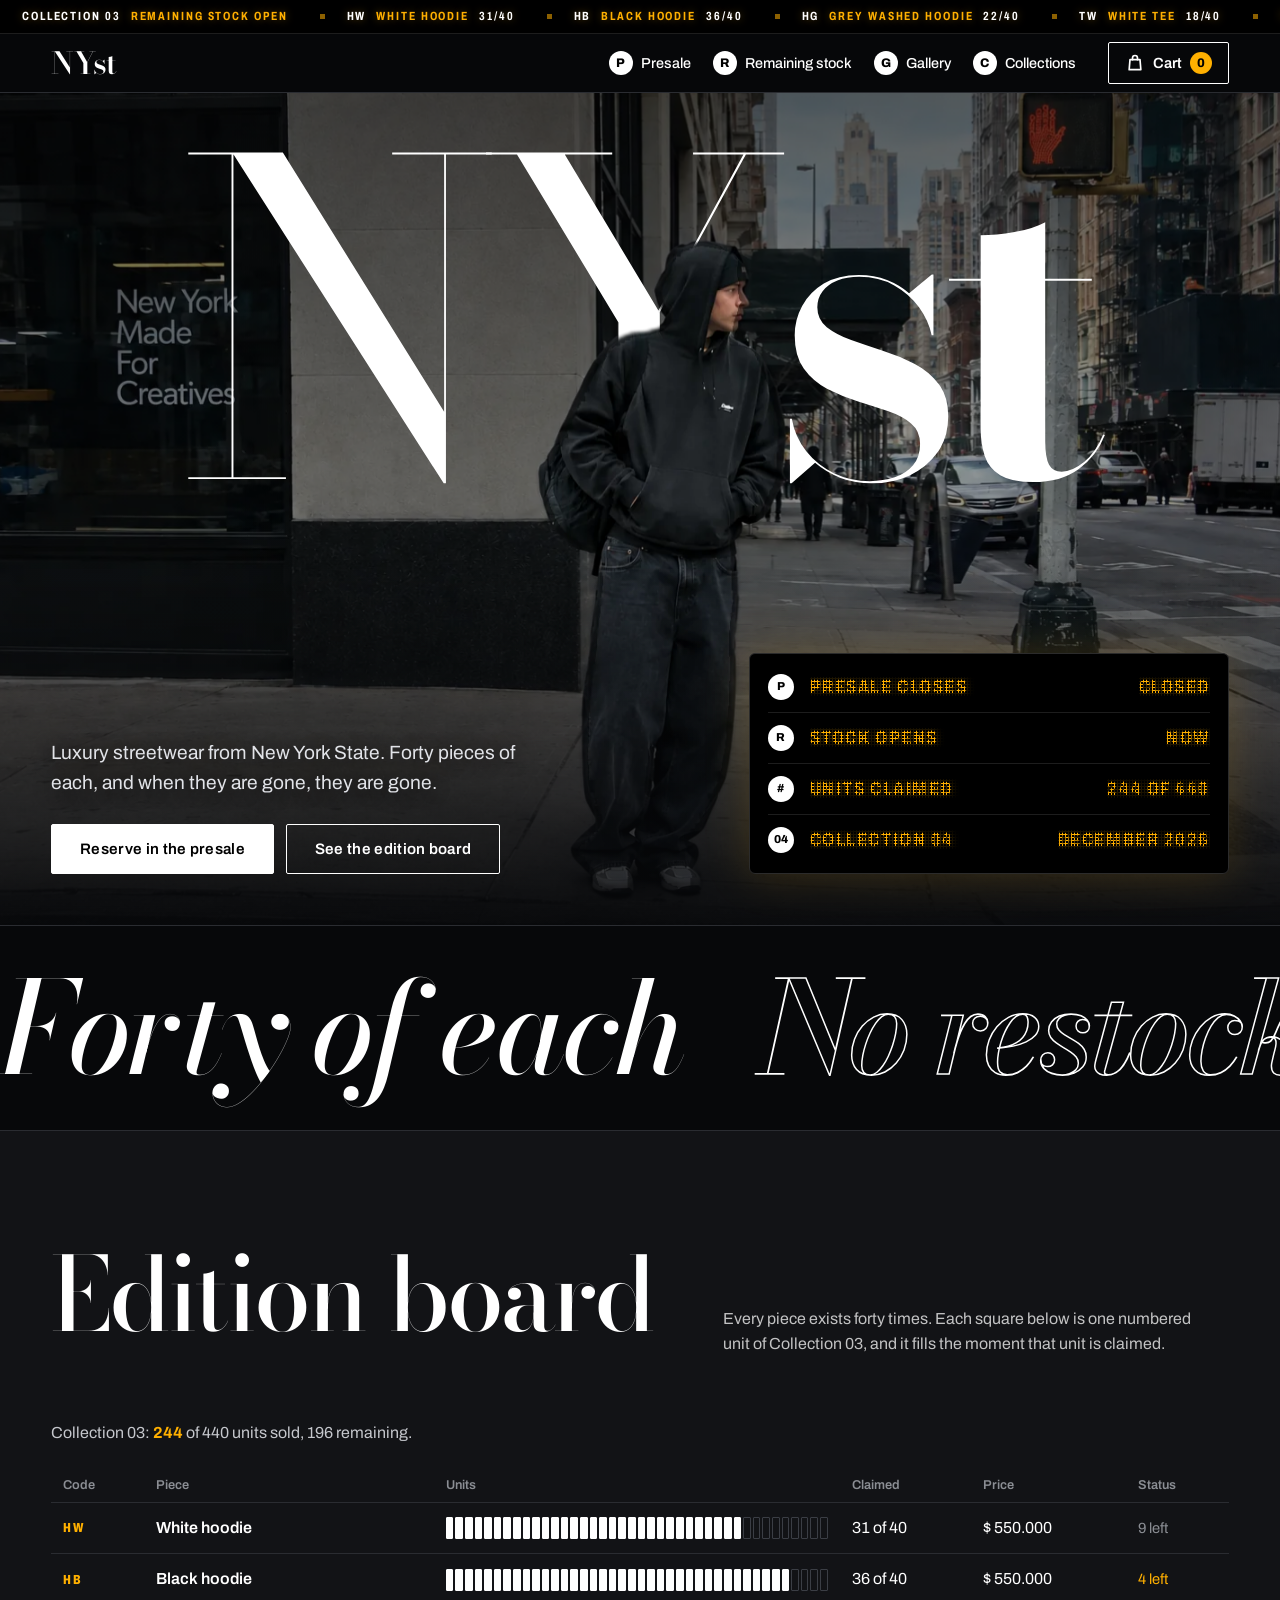
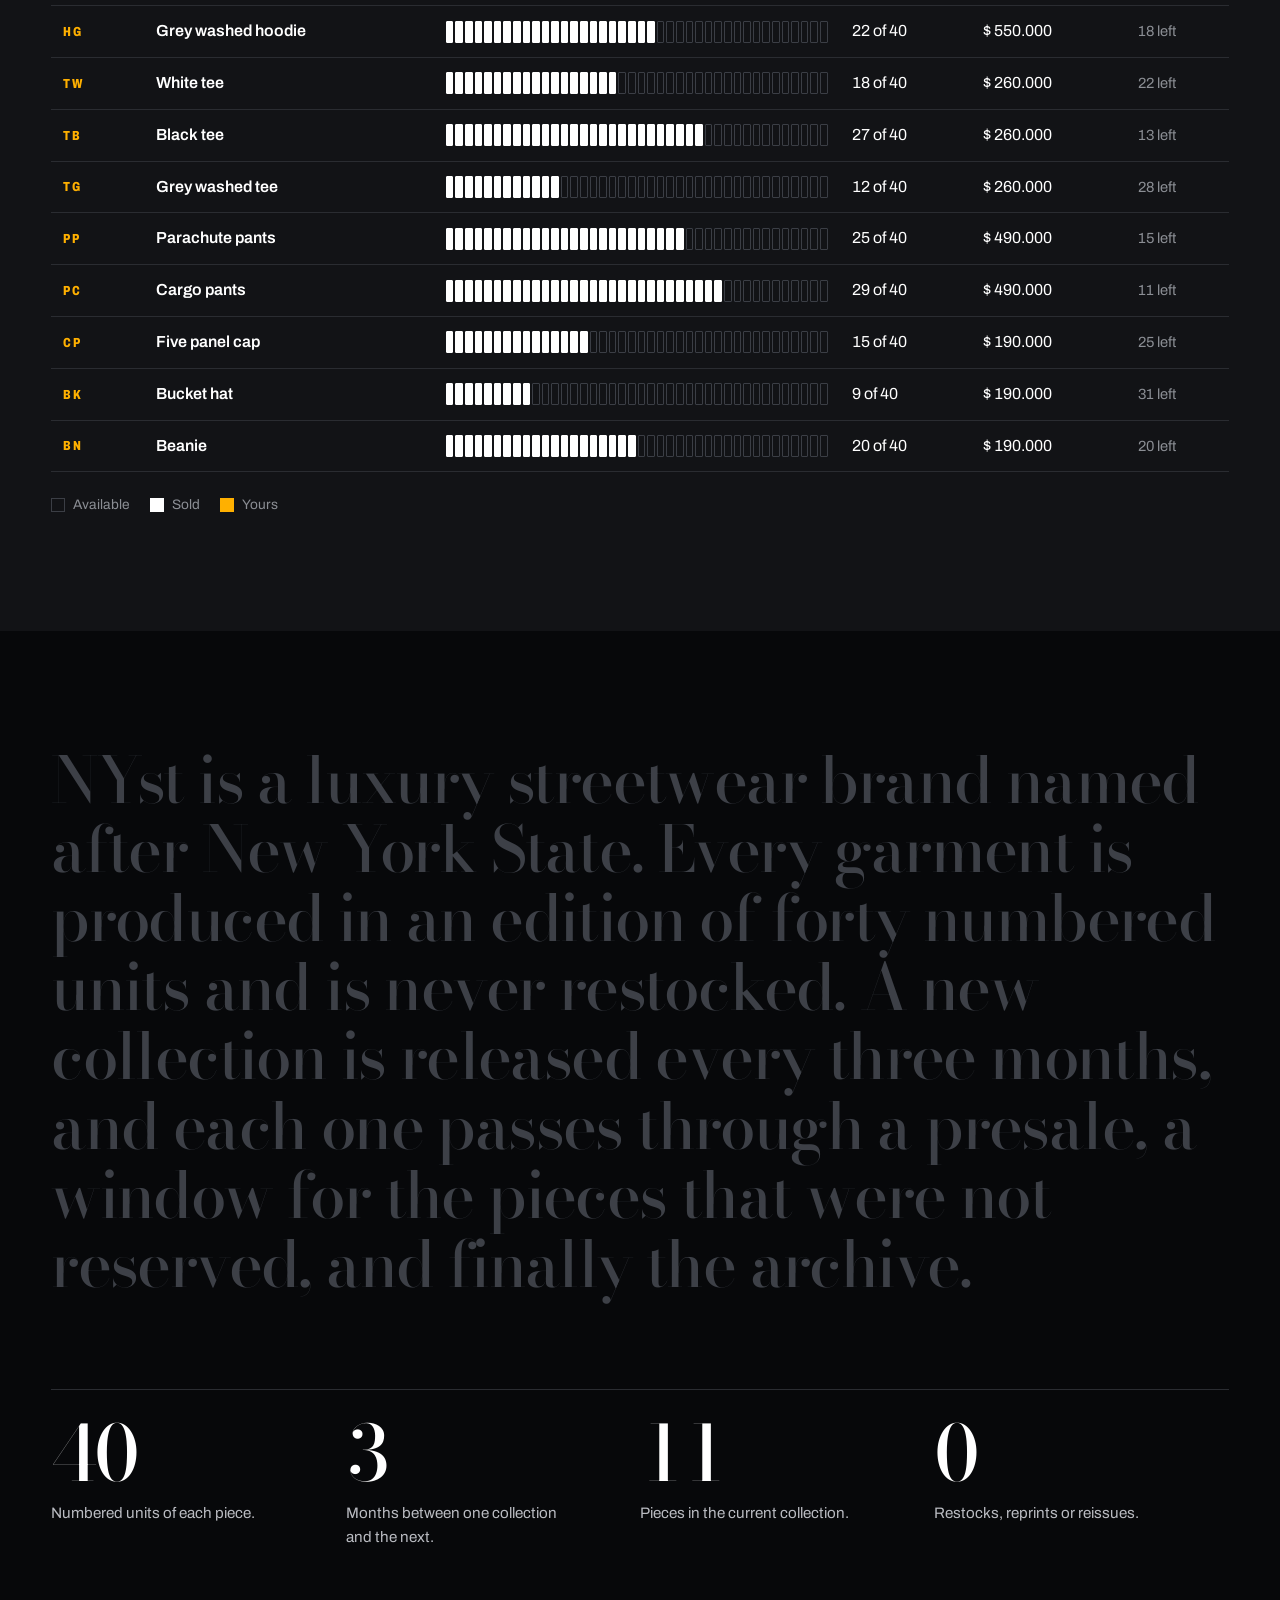
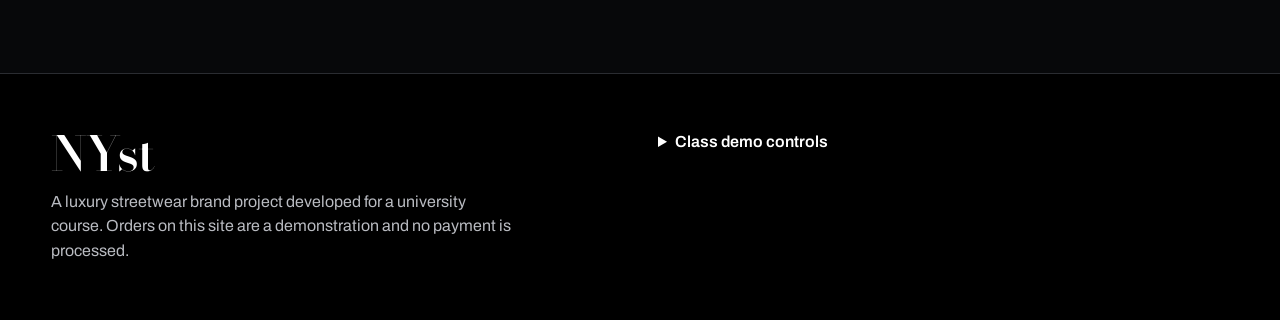
==== index.html @ b5418bed "Versión inicial: landing NYst dividida en 5 páginas, carrito compartido y pasarela de pago ficticia" ====
<!DOCTYPE html>
<html lang="en">
<head>
<meta charset="utf-8">
<meta name="viewport" content="width=device-width, initial-scale=1">
<title>NYst, luxury streetwear in editions of 40</title>
<script>document.documentElement.className='js'</script>
<link rel="preconnect" href="https://fonts.googleapis.com">
<link rel="preconnect" href="https://fonts.gstatic.com" crossorigin>
<link href="https://fonts.googleapis.com/css2?family=Archivo:wdth,wght@62..125,100..900&family=Bodoni+Moda:ital,opsz,wght@0,6..96,400..900;1,6..96,400..900&display=swap" rel="stylesheet">
<link rel="icon" href="data:image/svg+xml,%3Csvg xmlns='http://www.w3.org/2000/svg' viewBox='0 0 32 32'%3E%3Crect width='32' height='32' fill='%23000'/%3E%3Ctext x='16' y='24' font-size='22' font-weight='700' text-anchor='middle' fill='%23FFB000' font-family='Georgia,serif'%3EN%3C/text%3E%3C/svg%3E">
<link rel="stylesheet" href="styles.css">
</head>
<body>
<svg width="0" height="0" style="position:absolute" aria-hidden="true" focusable="false"><defs>
  <filter id="wash" filterUnits="userSpaceOnUse" x="0" y="0" width="400" height="440" color-interpolation-filters="sRGB">
    <feTurbulence type="fractalNoise" baseFrequency="0.018 0.03" numOctaves="3" seed="11" result="n"/>
    <feColorMatrix in="n" type="matrix" values="0 0 0 0 0.30  0 0 0 0 0.32  0 0 0 0 0.35  0 0 0 1.7 -0.62" result="blot"/>
    <feTurbulence type="fractalNoise" baseFrequency="0.85" numOctaves="1" seed="3" result="g"/>
    <feColorMatrix in="g" type="matrix" values="0 0 0 0 1  0 0 0 0 1  0 0 0 0 1  0 0 0 0.9 -0.36" result="fleck"/>
    <feComposite in="blot" in2="SourceAlpha" operator="in" result="b1"/>
    <feComposite in="fleck" in2="SourceAlpha" operator="in" result="b2"/>
    <feMerge><feMergeNode in="SourceGraphic"/><feMergeNode in="b1"/><feMergeNode in="b2"/></feMerge>
  </filter>
</defs></svg>

<div class="intro" id="intro" aria-hidden="true">
  <div><span class="intro-mark">NYst</span><span class="intro-count"><b id="introN">00</b> OF 40</span></div>
</div>
<div class="cur" id="cur" aria-hidden="true"></div>
<a class="skip" href="#main">Skip to content</a>
<div class="tape" aria-hidden="true"><div class="tape-track" id="tapeTrack"></div><i class="progress" id="progress"></i></div>
<header class="site-header">
  <div class="bar">
    <a class="wordmark" href="index.html#top" aria-label="NYst, back to top">NYst</a>
    <nav class="nav" aria-label="Main">
      <a href="presale.html"><span class="bullet">P</span>Presale</a>
      <a href="stock.html"><span class="bullet">R</span>Remaining stock</a>
      <a href="gallery.html"><span class="bullet">G</span>Gallery</a>
      <a href="collections.html"><span class="bullet">C</span>Collections</a>
    </nav>
    <button class="cart-btn" type="button" id="cartBtn" data-action="open-cart" aria-label="Open cart">
      <svg width="20" height="20" viewBox="0 0 24 24" fill="none" stroke="currentColor" stroke-width="2" stroke-linecap="round" stroke-linejoin="round" aria-hidden="true"><path d="M6 8h12l1 12H5L6 8z"/><path d="M9 8V6a3 3 0 0 1 6 0v2"/></svg>
      Cart <span class="count" id="cartCount">0</span>
    </button>
  </div>
</header>
<main id="main">
  <section class="hero hero--photo" id="top" aria-label="NYst">
    <div class="hero-photo">
      <div class="stage" aria-hidden="true"><img id="heroBg" alt=""><i class="ph-shade"></i></div>
      <canvas id="skyline" aria-hidden="true"></canvas>
      <div class="hero-mark"><h1 class="mark" id="mark" aria-label="NYst"><span aria-hidden="true">N</span><span aria-hidden="true">Y</span><span aria-hidden="true">s</span><span aria-hidden="true">t</span></h1></div>
      <div class="stage-front" aria-hidden="true"><img id="heroCut" alt=""></div>
    </div>
    <div class="hero-in">
      <div>
        <p class="hero-tag">Luxury streetwear from New York State. Forty pieces of each, and when they are gone, they are gone.</p>
        <div class="hero-actions">
          <a class="btn light" data-magnet href="#presale">Reserve in the presale</a>
          <a class="btn ghost" data-magnet href="#board">See the edition board</a>
        </div>
      </div>
      <div class="ledboard" role="group" aria-label="Collection schedule">
        <div class="led-row"><span class="bullet">P</span><span class="led">Presale closes</span><span class="led led-r" id="ledClose">00D 00H</span></div>
        <div class="led-row"><span class="bullet">R</span><span class="led">Stock opens</span><span class="led led-r" id="ledStock">After presale</span></div>
        <div class="led-row"><span class="bullet">#</span><span class="led">Units claimed</span><span class="led led-r" id="ledClaimed">0 claimed</span></div>
        <div class="led-row"><span class="bullet" id="ledNextNum">4</span><span class="led" id="ledNextName">Collection 04</span><span class="led led-r" id="ledNext">December 2026</span></div>
      </div>
    </div>
  </section>
  <div class="band" aria-hidden="true"><div class="band-track" id="bandTrack"></div></div>
  <section class="sec sec-graphite" id="board" aria-labelledby="boardTitle">
    <div class="wrap">
      <div class="sec-head">
        <h2 id="boardTitle" class="h-mask"><span>Edition board</span></h2>
        <div class="sec-intro"><p>Every piece exists forty times. Each square below is one numbered unit of Collection 03, and it fills the moment that unit is claimed.</p></div>
      </div>
      <div class="board-top"><p id="boardSum"></p></div>
      <div class="tbl-wrap">
        <table class="tbl">
          <thead><tr><th class="hide-s">Code</th><th>Piece</th><th>Units</th><th>Claimed</th><th class="hide-s">Price</th><th>Status</th></tr></thead>
          <tbody id="boardBody"></tbody>
        </table>
      </div>
      <ul class="legend" aria-label="Legend">
        <li><span class="sw"></span>Available</li>
        <li><span class="sw on"></span><span id="legendClaimed">Reserved</span></li>
        <li><span class="sw mine"></span>Yours</li>
      </ul>
    </div>
  </section>
  <section class="sec sec-dark" id="about" aria-labelledby="aboutTitle">
    <div class="wrap">
      <h2 class="sr" id="aboutTitle">About NYst</h2>
      <p class="statement" id="statement">NYst is a luxury streetwear brand named after New York State. Every garment is produced in an edition of forty numbered units and is never restocked. A new collection is released every three months, and each one passes through a presale, a window for the pieces that were not reserved, and finally the archive.</p>
      <dl class="facts">
        <div><dt data-count="40">0</dt><dd>Numbered units of each piece.</dd></div>
        <div><dt data-count="3">0</dt><dd>Months between one collection and the next.</dd></div>
        <div><dt data-count="11" id="factPieces">0</dt><dd>Pieces in the current collection.</dd></div>
        <div><dt data-count="0">0</dt><dd>Restocks, reprints or reissues.</dd></div>
      </dl>
    </div>
  </section>
</main>

<footer class="site-footer">
  <div class="foot-in">
    <div>
      <span class="wordmark">NYst</span>
      <p>A luxury streetwear brand project developed for a university course. Orders on this site are a demonstration and no payment is processed.</p>
    </div>
    <details class="demo">
      <summary>Class demo controls</summary>
      <p>Use these controls during a presentation to show each stage of a collection without waiting for the presale date.</p>
      <div class="demo-actions">
        <button class="btn" type="button" data-action="demo" data-phase="presale">Show presale open</button>
        <button class="btn" type="button" data-action="demo" data-phase="stock">Show presale closed</button>
        <button class="btn" type="button" data-action="demo" data-phase="auto">Follow the real date</button>
        <button class="btn" type="button" id="simBtn" data-action="sim" aria-pressed="false">Simulate live claims</button>
        <button class="btn" type="button" data-action="reset">Reset all data</button>
      </div>
    </details>
  </div>
</footer>
<div class="scrim" id="scrim" data-action="close-layer"></div>
<aside class="drawer" id="cart" role="dialog" aria-modal="true" aria-labelledby="cartTitle">
  <div class="layer-head">
    <h2 id="cartTitle">Cart</h2>
    <button class="icon-btn" type="button" data-action="close-layer" aria-label="Close cart">
      <svg width="18" height="18" viewBox="0 0 24 24" fill="none" stroke="currentColor" stroke-width="2.2" stroke-linecap="round" aria-hidden="true"><path d="M5 5l14 14M19 5L5 19"/></svg>
    </button>
  </div>
  <div class="drawer-scroll">
    <ul class="lines" id="cartLines"></ul>
    <div class="orders" id="orders"></div>
  </div>
  <div class="drawer-foot">
    <div class="sum"><span>Subtotal</span><span id="cartTotal">$0</span></div>
    <small>Edition numbers are assigned when the order is placed.</small>
    <button class="btn block" type="button" id="checkoutBtn" data-action="checkout">Go to checkout</button>
  </div>
</aside>
<div class="modal" id="checkout" role="dialog" aria-modal="true" aria-labelledby="coTitle" data-action="close-layer-bg">
  <div class="modal-card" id="checkoutBody"></div>
</div>
<div class="lightbox" id="lightbox" role="dialog" aria-modal="true" aria-label="Gallery viewer"></div>
<div class="toast" id="toast" role="status" aria-live="polite"></div>
<noscript><p style="padding:24px;background:#fff;color:#000;position:relative;z-index:10">This website needs JavaScript to run the cart and the edition board.</p></noscript>

<script src="app.js"></script>
</body>
</html>
---- styles.css ----
:root{
  --night:#07080A;
  --graphite:#121316;
  --graphite-2:#1C1E22;
  --ink:#101012;
  --paper:#F3F3F4;
  --concrete:#E3E4E6;
  --steel:#8B8E94;
  --steel-2:#5A5D63;
  --line:#CACCD0;
  --line-d:#2A2C31;
  --amber:#FFB000;
  --glow:rgba(255,176,0,.55);
  --serif:'Bodoni Moda','Didot','Bodoni 72','Playfair Display',Georgia,serif;
  --sans:'Archivo',system-ui,-apple-system,'Segoe UI',Roboto,sans-serif;
  --pad:clamp(20px,4vw,56px);
  --max:1360px;
  --r:2px;
  --tape:34px;
}
*{box-sizing:border-box}
[hidden]{display:none!important}
html{scroll-behavior:smooth;scroll-padding-top:150px}
body{margin:0;background:var(--night);color:var(--ink);font:400 1rem/1.55 var(--sans);-webkit-font-smoothing:antialiased;overflow-x:hidden}
body.locked{overflow:hidden}
img,svg{max-width:100%}
a{color:inherit}
button{font-family:inherit}
:focus-visible{outline:2px solid #fff;outline-offset:0;box-shadow:0 0 0 4px #000}
.sr{position:absolute;width:1px;height:1px;overflow:hidden;clip:rect(0 0 0 0);white-space:nowrap}
.skip{position:absolute;left:-999px;top:8px;background:#fff;color:#000;padding:10px 16px;z-index:600}
.skip:focus{left:8px}

/* ---------- Intro curtain ---------- */
.intro{position:fixed;inset:0;z-index:500;background:#000;color:#fff;display:none;place-items:center;text-align:center;cursor:pointer}
.js .intro{display:grid;animation:introfail 0s linear 5s forwards}
.intro.out{clip-path:inset(0 0 100% 0);transition:clip-path .95s cubic-bezier(.7,0,.2,1)}
@keyframes introfail{to{visibility:hidden;pointer-events:none}}
.intro-mark{display:block;font:500 clamp(5rem,22vw,16rem)/.85 var(--serif);letter-spacing:-.04em}
.intro-count{display:block;margin-top:22px;font:800 1.5rem/1 var(--sans);font-stretch:75%;letter-spacing:.16em;color:var(--amber);text-shadow:0 0 12px var(--glow)}

/* ---------- Cursor ---------- */
.cur{position:fixed;left:0;top:0;width:34px;height:34px;margin:-17px 0 0 -17px;border:1.5px solid #fff;border-radius:50%;pointer-events:none;z-index:450;mix-blend-mode:difference;opacity:0;transition:width .25s,height .25s,margin .25s,background .25s,opacity .3s}
.cur.on{opacity:1}
.cur.hover{width:52px;height:52px;margin:-26px 0 0 -26px}
.cur.big{width:78px;height:78px;margin:-39px 0 0 -39px;background:#fff}
@media (pointer:coarse){.cur{display:none}}

/* ---------- Ticker tape and progress ---------- */
.tape{position:sticky;top:0;z-index:60;height:var(--tape);background:#000;overflow:hidden;border-bottom:1px solid #1d1d1d}
.tape-track{display:flex;width:max-content;height:100%;align-items:center;animation:tape 80s linear infinite}
.tape:hover .tape-track{animation-play-state:paused}
@keyframes tape{to{transform:translateX(-50%)}}
.tape-item{display:inline-flex;align-items:center;gap:10px;padding-left:22px;font:700 .74rem/1 var(--sans);font-stretch:75%;letter-spacing:.16em;text-transform:uppercase;color:var(--amber);white-space:nowrap;text-shadow:0 0 8px rgba(255,176,0,.35)}
.tape-item::after{content:'';display:inline-block;width:5px;height:5px;margin-left:22px;background:var(--amber);opacity:.55}
.tape-item b{color:#fff;font-weight:700}
.tape-item .fig{color:#fff}
.progress{position:absolute;left:0;bottom:0;height:2px;width:100%;background:var(--amber);transform-origin:left;transform:scaleX(var(--p,0))}

/* ---------- Header ---------- */
.site-header{position:sticky;top:var(--tape);z-index:55;background:rgba(7,8,10,.95);backdrop-filter:blur(14px);-webkit-backdrop-filter:blur(14px);color:#fff;border-bottom:1px solid var(--line-d)}
.bar{max-width:var(--max);margin:0 auto;padding:8px var(--pad);display:flex;align-items:center;gap:22px}
.wordmark{font:600 1.9rem/1 var(--serif);letter-spacing:-.02em;color:#fff;text-decoration:none}
.nav{margin-left:auto;display:flex;gap:2px;overflow-x:auto}
.nav a{display:flex;align-items:center;gap:8px;padding:6px 10px;color:#fff;text-decoration:none;font:500 .9rem var(--sans);white-space:nowrap;border-radius:var(--r)}
.nav a:hover{background:rgba(255,255,255,.08)}
.bullet{display:inline-grid;place-items:center;flex:none;width:24px;height:24px;border-radius:50%;background:#fff;color:#000;font:800 .78rem/1 var(--sans);transition:background .2s}
.nav a:hover .bullet,.nav a.here .bullet{background:var(--amber)}
.cart-btn{display:inline-flex;align-items:center;gap:8px;min-height:42px;padding:0 16px;border:1px solid #fff;border-radius:var(--r);background:transparent;color:#fff;font:600 .92rem var(--sans);cursor:pointer}
.cart-btn:hover{background:#fff;color:#000}
.count{display:inline-grid;place-items:center;min-width:22px;height:22px;padding:0 6px;border-radius:11px;background:var(--amber);color:#000;font:800 .78rem var(--sans);font-variant-numeric:tabular-nums}
.count.bump{animation:bump .4s}
@keyframes bump{40%{transform:scale(1.45)}}
@media (max-width:820px){
  .bar{flex-wrap:wrap;gap:6px 12px}
  .cart-btn{margin-left:auto}
  .nav{order:3;width:100%;margin-left:-8px}
}

/* ---------- Hero ---------- */
.hero{position:relative;color:#fff;background:#0A0A0C;isolation:isolate;overflow:hidden;min-height:max(700px,calc(100svh - 68px));display:grid;align-items:end}
.hero-photo{position:absolute;inset:0;overflow:hidden}
.stage,.stage-front{position:absolute;inset:0;pointer-events:none;transform:translate3d(var(--sx,0px),var(--sy,0px),0) scale(var(--sc,1.06));transform-origin:50% 55%;will-change:transform}
.stage{z-index:0}
.stage img,.stage-front img{position:absolute;inset:0;width:100%;height:100%;object-fit:cover;object-position:var(--pos,52% 40%)}
.ph-shade{position:absolute;inset:0;background:linear-gradient(to bottom,rgba(4,4,5,.66),rgba(4,4,5,.4) 45%,rgba(4,4,5,.55))}
.hero-mark{position:absolute;inset:0;z-index:1;display:flex;justify-content:center;align-items:flex-start;padding-top:clamp(14px,6vh,84px);pointer-events:none}
.stage-front{z-index:2}
.hero-photo::after{content:'';position:absolute;inset:0;z-index:3;pointer-events:none;background:linear-gradient(to bottom,rgba(7,8,10,0) 0%,rgba(7,8,10,0) 56%,rgba(7,8,10,.95) 100%)}
#skyline{position:absolute;inset:0;width:100%;height:100%;z-index:0}
.hero--photo #skyline{display:none}
.hero--sky .stage,.hero--sky .stage-front{display:none}
.hero--sky .hero-photo{background:radial-gradient(120% 90% at 72% 100%,#1B1810 0%,#0A0A0C 46%,#07080A 100%)}
.hero-in{position:relative;z-index:4;max-width:var(--max);width:100%;margin:0 auto;padding:clamp(36px,6vw,80px) var(--pad) clamp(28px,4vw,52px);display:grid;grid-template-columns:minmax(0,1fr) minmax(320px,480px);gap:clamp(24px,4vw,64px);align-items:end}
.mark{margin:0;display:flex;flex-wrap:nowrap;font:500 clamp(9rem,34vw,32rem)/.8 var(--serif);letter-spacing:-.045em;user-select:none;white-space:nowrap;transform:translate3d(var(--mx2,0px),calc(var(--my2,0px) + var(--scr,0px)),0)}
.mark span{display:inline-block;font-variation-settings:'wght' 520,'opsz' 40;font-optical-sizing:none}
.hero-tag{margin:0 0 26px;max-width:44ch;font-size:1.2rem;color:#E1E3E8;text-shadow:0 2px 18px rgba(0,0,0,.6)}
.hero-actions{display:flex;gap:12px;flex-wrap:wrap}
@media (max-width:900px){
  .hero{display:block;min-height:0}
  .hero-photo{position:relative;height:clamp(520px,calc(100svh - 140px),780px)}
  .hero-in{grid-template-columns:1fr;background:var(--night);padding-top:12px}
  .mark{font-size:clamp(8.5rem,40vw,22rem)}
}

/* ---------- Buttons ---------- */
.btn{display:inline-flex;align-items:center;justify-content:center;min-height:50px;padding:0 28px;border:1px solid var(--ink);background:var(--ink);color:#fff;font:600 .95rem var(--sans);letter-spacing:.02em;cursor:pointer;text-decoration:none;border-radius:var(--r);transition:background .25s,color .25s,border-color .25s,transform .25s}
.btn:hover{background:#000}
.btn.light{background:#fff;color:#000;border-color:#fff}
.btn.light:hover{background:var(--amber);border-color:var(--amber)}
.btn.ghost{background:transparent;color:inherit;border-color:currentColor}
.btn.ghost:hover{background:rgba(128,128,128,.22)}
.btn.block{width:100%}
.btn.small{min-height:40px;padding:0 16px;font-size:.88rem}
.btn[disabled]{opacity:.4;cursor:not-allowed}

/* ---------- LED board ---------- */
.ledboard{background:#000;border:1px solid #2b2b2b;border-radius:6px;padding:8px 18px;filter:drop-shadow(0 0 22px rgba(255,176,0,.16))}
.led-row{display:grid;grid-template-columns:28px minmax(0,1fr) auto;gap:14px;align-items:center;padding:12px 0;border-bottom:1px solid #1d1d1d}
.led-row:last-child{border-bottom:0}
.led-row .bullet{width:26px;height:26px;font-size:.72rem}
.led-row .bullet.wide{width:auto;min-width:26px;padding:0 6px;border-radius:13px}
.led{display:block;font:800 1.2rem/1 var(--sans);font-stretch:75%;letter-spacing:.08em;text-transform:uppercase;color:var(--amber);-webkit-mask-image:radial-gradient(circle at 50% 50%,#000 0 58%,transparent 66%);-webkit-mask-size:3px 3px;mask-image:radial-gradient(circle at 50% 50%,#000 0 58%,transparent 66%);mask-size:3px 3px;filter:drop-shadow(0 0 4px var(--glow));white-space:nowrap}
.led-r{text-align:right;font-variant-numeric:tabular-nums}
@media (max-width:520px){.led{font-size:.95rem;letter-spacing:.06em}.led-row{gap:10px}}

/* ---------- Scroll band ---------- */
.band{background:var(--night);color:#fff;overflow:hidden;border-top:1px solid var(--line-d);border-bottom:1px solid var(--line-d);padding:clamp(18px,3vw,38px) 0}
.band-track{display:flex;width:max-content;will-change:transform;font:500 italic clamp(3.2rem,10vw,9rem)/1 var(--serif);letter-spacing:-.03em}
.band-track span{padding-right:.6em;white-space:nowrap}
.band-track .o{color:transparent;-webkit-text-stroke:1.5px #fff}

/* ---------- Sections ---------- */
.sec{position:relative;padding:clamp(64px,9vw,132px) 0}
.sec-dark{background:var(--night);color:#fff}
.sec-graphite{background:var(--graphite);color:#fff}
.sec-light{background:var(--paper);color:var(--ink)}
.sec-mid{background:var(--concrete);color:var(--ink)}
.wrap{max-width:var(--max);margin:0 auto;padding:0 var(--pad)}
.sec-head{display:grid;grid-template-columns:minmax(0,6fr) minmax(0,5fr);gap:clamp(24px,5vw,80px);align-items:end;margin-bottom:clamp(32px,5vw,64px)}
.sec-head h2{margin:0;font:500 clamp(3rem,8vw,7rem)/.94 var(--serif);letter-spacing:-.03em}
.sec-intro p{margin:0;max-width:54ch;opacity:.74}
@media (max-width:820px){.sec-head{grid-template-columns:1fr;align-items:start}}
.h-mask{display:block;overflow:hidden;padding-bottom:.14em;margin-bottom:-.14em}
.h-mask>span{display:block}
.js .h-mask>span{transform:translateY(108%);transition:transform 1.1s cubic-bezier(.2,.8,.2,1)}
.js .h-mask.in>span{transform:none}
.js .wipe{clip-path:inset(0 0 100% 0);transition:clip-path 1.1s cubic-bezier(.7,0,.2,1)}
.js .wipe.in{clip-path:inset(0)}

/* ---------- Edition board ---------- */
.board-top{display:flex;justify-content:space-between;align-items:baseline;gap:16px;flex-wrap:wrap;margin-bottom:22px}
.board-top p{margin:0;color:#C5C7CC}
.board-top b{color:var(--amber);font-variant-numeric:tabular-nums}
.tbl-wrap{overflow-x:auto}
.tbl{width:100%;border-collapse:collapse;min-width:640px}
.tbl th{padding:10px 12px;border-bottom:1px solid var(--line-d);color:var(--steel);font:600 .8rem var(--sans);text-align:left;white-space:nowrap}
.tbl td{padding:13px 12px;border-bottom:1px solid var(--line-d);vertical-align:middle}
.brow{cursor:pointer;transition:background .2s}
.brow:hover{background:rgba(255,255,255,.05)}
.brow.flash{animation:flash 1.4s}
@keyframes flash{0%{background:rgba(255,176,0,.4)}100%{background:transparent}}
.code{font:800 .82rem var(--sans);font-stretch:75%;letter-spacing:.14em;color:var(--amber)}
.bname b{font-weight:600}
.num{font-variant-numeric:tabular-nums;white-space:nowrap}
.left{color:var(--steel);white-space:nowrap;font-size:.92rem}
.left.low{color:var(--amber)}
.ticks{display:grid;grid-template-columns:repeat(40,1fr);gap:2px;min-width:220px}
.tick{display:block;height:22px;border:1px solid #3B3E45;border-radius:1px}
.tick.on{background:#fff;border-color:#fff}
.tick.mine{background:var(--amber);border-color:var(--amber)}
.js .tick.on{transform:scaleY(.12);transform-origin:bottom;transition:transform .6s cubic-bezier(.2,.8,.2,1);transition-delay:calc(var(--i)*16ms)}
.js .in .tick.on{transform:none}
.legend{display:flex;gap:20px;flex-wrap:wrap;margin:22px 0 0;padding:0;list-style:none;font-size:.86rem;color:var(--steel)}
.legend li{display:flex;align-items:center;gap:8px}
.sw{width:14px;height:14px;border:1px solid #3B3E45}
.sw.on{background:#fff;border-color:#fff}
.sw.mine{background:var(--amber);border-color:var(--amber)}
@media (max-width:700px){.hide-s{display:none}}

/* ---------- Presale and rails ---------- */
.pre-top{display:flex;justify-content:space-between;align-items:flex-end;gap:24px;flex-wrap:wrap;margin-bottom:26px}
.cd{display:flex;gap:clamp(14px,3vw,34px)}
.cd div{min-width:64px}
.cd b{display:block;font:500 clamp(2.4rem,5vw,4rem)/1 var(--serif);letter-spacing:-.03em;font-variant-numeric:tabular-nums}
.cd span{font-size:.82rem;color:var(--steel-2)}
.chips{display:flex;gap:8px;flex-wrap:wrap}
.chip{min-height:42px;padding:0 18px;border:1px solid var(--ink);border-radius:var(--r);background:transparent;color:var(--ink);font:600 .9rem var(--sans);cursor:pointer;transition:background .2s,color .2s}
.chip:hover{background:rgba(0,0,0,.07)}
.chip[aria-pressed="true"]{background:var(--ink);color:#fff}
.rail{display:flex;gap:20px;overflow-x:auto;scroll-snap-type:x proximity;scroll-padding-left:var(--pad);padding:10px var(--pad) 30px;margin:0 calc(var(--pad)*-1);scrollbar-width:none;cursor:grab;-webkit-overflow-scrolling:touch}
.rail::-webkit-scrollbar{display:none}
.rail.drag{cursor:grabbing;scroll-snap-type:none;user-select:none}
.rail-ctl{display:flex;align-items:center;gap:18px;margin-top:4px}
.rail-bar{position:relative;flex:1;height:2px;background:rgba(128,128,128,.35);overflow:hidden}
.rail-bar i{position:absolute;left:0;top:0;bottom:0;background:currentColor;width:30%}
.icon-btn{display:inline-grid;place-items:center;width:46px;height:46px;border:1px solid currentColor;border-radius:50%;background:transparent;color:inherit;cursor:pointer;transition:background .2s,color .2s}
.icon-btn:hover{background:rgba(128,128,128,.25)}
.icon-btn[disabled]{opacity:.35;cursor:not-allowed}
.card{flex:0 0 min(82vw,350px);scroll-snap-align:start;position:relative;overflow:hidden;background:#fff;border:1px solid var(--line);border-radius:var(--r);transform:perspective(900px) rotateX(var(--rx,0deg)) rotateY(var(--ry,0deg));transition:transform .3s ease,box-shadow .3s}
.card:hover{box-shadow:0 30px 50px -24px rgba(0,0,0,.35)}
.card::after{content:'';position:absolute;inset:0;pointer-events:none;opacity:0;transition:opacity .3s;background:radial-gradient(circle at var(--mx,50%) var(--my,50%),rgba(255,255,255,.7),transparent 46%);mix-blend-mode:soft-light}
.card:hover::after{opacity:1}
.card-art{position:relative;aspect-ratio:1/1.02;background:var(--concrete);display:grid;place-items:center;overflow:hidden}
.card-art svg,.card-art img{width:74%;height:auto;animation:float 7s ease-in-out infinite;animation-delay:var(--d,0s);filter:drop-shadow(0 24px 20px rgba(0,0,0,.2))}
@keyframes float{50%{transform:translateY(-9px) rotate(-.7deg)}}
.stamp{position:absolute;left:50%;top:50%;transform:translate(-50%,-50%) rotate(-12deg);padding:6px 18px;border:3px solid var(--ink);font:800 1.5rem/1 var(--sans);font-stretch:75%;letter-spacing:.12em;text-transform:uppercase;background:rgba(255,255,255,.88);z-index:2}
.card.off .card-art svg,.card.off .card-art img{filter:grayscale(1);opacity:.5;animation:none}
.card-body{padding:20px 20px 22px;display:grid;gap:14px}
.card-title{display:flex;justify-content:space-between;align-items:flex-start;gap:10px;min-height:3.4rem}
.card-title h3{margin:0;font:500 1.55rem/1.05 var(--serif);letter-spacing:-.02em}
.price{font-weight:700;font-variant-numeric:tabular-nums;white-space:nowrap}
.price small{display:block;font-size:.76rem;font-weight:400;color:var(--steel-2);text-align:right}
.meter-line{display:flex;justify-content:space-between;font-size:.86rem;color:var(--steel-2);margin-bottom:6px;font-variant-numeric:tabular-nums}
.meter-line .low{color:#9A6A00;font-weight:700}
.meter{height:4px;background:var(--concrete);overflow:hidden}
.meter i{display:block;height:100%;background:var(--ink);transition:width .8s cubic-bezier(.2,.8,.2,1)}
.sizes{border:0;padding:0;margin:0;min-width:0}
.sizes legend{padding:0;margin-bottom:7px;font-size:.84rem;color:var(--steel-2)}
.size-row{display:flex;gap:6px;flex-wrap:wrap}
.sizes label{position:relative}
.sizes input{position:absolute;inset:0;opacity:0;margin:0;cursor:pointer}
.sizes span{display:grid;place-items:center;min-width:46px;height:42px;padding:0 8px;border:1px solid var(--line);border-radius:var(--r);font-weight:600;font-size:.9rem;background:#fff;transition:background .2s,color .2s}
.sizes label:hover span{border-color:var(--ink)}
.sizes input:checked+span{background:var(--ink);border-color:var(--ink);color:#fff}
.sizes input:focus-visible+span{outline:2px solid #fff;box-shadow:0 0 0 4px #000}
.sizes input:disabled{cursor:not-allowed}
.sizes input:disabled+span{opacity:.4}
.size-error{margin:8px 0 0;font-size:.88rem;font-weight:600;color:#A31621}
.note{margin:0;font-size:.86rem;color:var(--steel-2)}

/* ---------- Remaining stock rows ---------- */
.lock{display:flex;justify-content:space-between;align-items:center;gap:16px;flex-wrap:wrap;margin-bottom:28px;padding:16px 20px;background:#000;border-radius:6px}
.lock .led{font-size:1.05rem}
.rows{border-top:2px solid var(--ink)}
.row{display:grid;grid-template-columns:96px minmax(0,1.3fr) minmax(0,1fr) 130px 150px 190px;gap:20px;align-items:center;padding:18px 6px;border-bottom:1px solid var(--line)}
.rows.locked .row{opacity:.55}
.row.sold{opacity:.5}
.row-art{background:var(--paper);padding:8px}
.row-art svg,.row-art img{display:block;width:100%;height:auto}
.row h3{margin:0;font:500 1.4rem/1.1 var(--serif);letter-spacing:-.02em}
.row .note{margin-top:4px}
.sel{width:100%;min-height:46px;padding:0 12px;border:1px solid var(--line);border-radius:var(--r);background:#fff;color:var(--ink);font:500 .95rem var(--sans)}
.row .btn{padding:0 12px;white-space:nowrap}
.row-error{grid-column:1/-1;margin:0;font-size:.88rem;font-weight:600;color:#A31621}
@media (max-width:1040px){
  .row{grid-template-columns:84px minmax(0,1fr)}
  .row>*:nth-child(n+3){grid-column:1/-1}
}

/* ---------- Gallery ---------- */
.tabs{display:flex;gap:clamp(18px,4vw,52px);border-bottom:1px solid var(--line-d);margin-bottom:36px;overflow-x:auto}
.tab{position:relative;padding:12px 0 16px;background:none;border:0;color:var(--steel);font:500 clamp(1.7rem,4.2vw,3rem)/1 var(--serif);letter-spacing:-.02em;cursor:pointer;white-space:nowrap;transition:color .25s}
.tab:hover{color:#fff}
.tab sup{margin-left:6px;font:700 .72rem var(--sans);color:var(--amber);letter-spacing:.06em}
.tab[aria-selected="true"]{color:#fff}
.tab[aria-selected="true"]::after{content:'';position:absolute;left:0;right:0;bottom:-1px;height:3px;background:var(--amber);animation:grow .5s cubic-bezier(.2,.8,.2,1)}
@keyframes grow{from{transform:scaleX(0);transform-origin:left}}
.panel{min-width:0}
.frame{flex:0 0 min(78vw,390px);scroll-snap-align:start;position:relative;aspect-ratio:4/5;overflow:hidden;border-radius:var(--r);background:var(--graphite-2);cursor:pointer;border:0;padding:0;color:#fff;text-align:left}
.frame .media{position:absolute;inset:0 -8%;transform:translateX(var(--px,0px))}
.frame .media svg,.frame .media img{display:block;width:100%;height:100%;object-fit:cover}
.frame::after{content:'';position:absolute;inset:0;background:linear-gradient(to top,rgba(0,0,0,.72),transparent 45%)}
.frame .cap{position:absolute;left:18px;right:18px;bottom:16px;z-index:2;font-size:.95rem}
.frame .cap b{display:block;font:500 1.5rem/1.1 var(--serif);letter-spacing:-.02em}
.story{display:grid;grid-template-columns:minmax(0,4fr) minmax(0,8fr);gap:clamp(24px,5vw,72px);padding:clamp(34px,5vw,64px) 0;border-top:1px solid var(--line-d)}
.story:first-child{border-top:0;padding-top:0}
.story-head{position:sticky;top:150px;align-self:start}
.story-num{display:block;font:500 clamp(5rem,12vw,10rem)/.85 var(--serif);letter-spacing:-.05em;color:transparent;-webkit-text-stroke:1.3px #fff}
.story-head h3{margin:16px 0 8px;font:500 2rem/1.05 var(--serif);letter-spacing:-.02em}
.story-head p{margin:0;color:#B9BBC1;max-width:36ch}
.story-frames{display:grid;grid-template-columns:repeat(6,1fr);gap:14px}
.sf{position:relative;overflow:hidden;border-radius:var(--r);background:var(--graphite-2);cursor:pointer;border:0;padding:0;color:#fff;text-align:left;aspect-ratio:var(--ratio,4/5)}
.sf svg,.sf img{display:block;width:100%;height:100%;object-fit:cover;transition:transform .9s cubic-bezier(.2,.8,.2,1)}
.sf:hover svg,.sf:hover img{transform:scale(1.07)}
.sf .cap{position:absolute;left:12px;bottom:10px;right:12px;font-size:.86rem;opacity:0;transform:translateY(6px);transition:opacity .3s,transform .3s;z-index:2}
.sf::after{content:'';position:absolute;inset:0;background:linear-gradient(to top,rgba(0,0,0,.65),transparent 50%);opacity:0;transition:opacity .3s}
.sf:hover .cap,.sf:hover::after,.sf:focus-visible .cap,.sf:focus-visible::after{opacity:1;transform:none}
.sf:nth-child(4n+1){grid-column:span 4}
.sf:nth-child(4n+2){grid-column:span 2;align-self:end}
.sf:nth-child(4n+3){grid-column:span 2}
.sf:nth-child(4n+4){grid-column:span 4;align-self:start}
@media (max-width:860px){.story{grid-template-columns:1fr}.story-head{position:static}}
.spots{display:grid;grid-template-columns:repeat(auto-fill,minmax(min(100%,270px),1fr));gap:34px 24px;padding:10px 0}
.spot{background:#fff;color:var(--ink);padding:12px 12px 18px;border-radius:2px;transform:rotate(var(--rot,0deg));transition:transform .35s cubic-bezier(.2,.8,.2,1);box-shadow:0 24px 40px -14px rgba(0,0,0,.6)}
.spot:hover{transform:rotate(0) translateY(-8px) scale(1.02)}
.spot-photo{position:relative;aspect-ratio:4/5;overflow:hidden;background:var(--concrete);cursor:pointer;border:0;padding:0;display:block;width:100%}
.spot-photo svg,.spot-photo img{display:block;width:100%;height:100%;object-fit:cover}
.spot .stamp{left:auto;right:10px;top:12px;transform:rotate(-8deg);font-size:.85rem;padding:3px 10px;border-width:2px}
.spot h3{margin:14px 0 4px;font:500 1.55rem/1.05 var(--serif);letter-spacing:-.02em}
.spot p{margin:0;font-size:.92rem;color:var(--steel-2)}
.spot a{display:inline-block;margin-top:10px;font-weight:600;font-size:.9rem}

/* ---------- Collections map ---------- */
.map{list-style:none;margin:0 0 12px;padding:0;display:flex;position:relative}
.stn{flex:1;position:relative;text-align:center;padding-top:74px;min-width:0}
.stn::after{content:'';position:absolute;top:48px;left:50%;width:100%;height:9px;background:var(--ink);z-index:0}
.stn:last-child::after{display:none}
.stn.future::after{background:repeating-linear-gradient(90deg,var(--ink) 0 12px,transparent 12px 20px)}
.dot{position:absolute;top:38px;left:50%;transform:translateX(-50%);width:30px;height:30px;border-radius:50%;border:7px solid var(--ink);background:#fff;z-index:2;cursor:pointer;padding:0;transition:transform .25s}
.dot:hover{transform:translateX(-50%) scale(1.2)}
.stn.upcoming .dot{border-style:dashed;background:var(--paper)}
.stn.current .dot::after{content:'';position:absolute;inset:-14px;border-radius:50%;border:2px solid var(--amber);animation:ping 2s ease-out infinite}
@keyframes ping{from{transform:scale(.6);opacity:1}to{transform:scale(1.4);opacity:0}}
.stn[aria-current="true"] .dot{background:var(--ink)}
.stn b{display:block;font:500 1.35rem/1.1 var(--serif);letter-spacing:-.02em}
.stn span{display:block;margin-top:2px;font-size:.84rem;color:var(--steel-2)}
.train{position:absolute;top:12px;left:calc((var(--sel,2) + .5) / var(--n,4) * 100%);transform:translateX(-50%);width:64px;height:26px;background:var(--ink);border-radius:9px 9px 4px 4px;transition:left 1s cubic-bezier(.6,0,.2,1);z-index:3;background-image:linear-gradient(90deg,transparent 7px,var(--amber) 7px 15px,transparent 15px 20px,var(--amber) 20px 28px,transparent 28px 33px,var(--amber) 33px 41px,transparent 41px 46px,var(--amber) 46px 54px,transparent 54px);background-size:100% 9px;background-repeat:no-repeat;background-position:0 6px}
.train::after{content:'';position:absolute;left:8px;right:8px;bottom:-9px;height:9px;background:radial-gradient(circle,#000 0 3px,transparent 3.5px) 0 0/16px 9px repeat-x}
.detail{margin-top:clamp(28px,4vw,52px);border-top:2px solid var(--ink);padding-top:26px;display:grid;grid-template-columns:minmax(0,4fr) minmax(0,8fr);gap:clamp(24px,5vw,72px)}
.detail-num{font:500 clamp(4.5rem,10vw,8rem)/.85 var(--serif);letter-spacing:-.05em}
.detail h3{margin:14px 0 6px;font:500 1.9rem/1.1 var(--serif);letter-spacing:-.02em}
.detail p{margin:0 0 10px;color:var(--steel-2);max-width:46ch}
.status{display:inline-block;margin-top:6px;font-weight:700;font-size:.9rem}
.status.now{color:#9A6A00}
.pieces{display:grid;grid-template-columns:repeat(auto-fill,minmax(min(100%,230px),1fr));gap:16px}
.piece{display:flex;gap:14px;align-items:center}
.piece-art{width:96px;flex:none;background:#fff;padding:6px}
.piece-art svg,.piece-art img{display:block;width:100%;height:auto}
.piece b{display:block;font-weight:600}
.piece span{display:block;font-size:.86rem;color:var(--steel-2)}
@media (max-width:820px){.detail{grid-template-columns:1fr}.stn b{font-size:1rem}.stn span{font-size:.72rem}}

/* ---------- About ---------- */
.statement{margin:0 0 clamp(48px,7vw,96px);max-width:22em;font:500 clamp(2rem,5vw,4.2rem)/1.08 var(--serif);letter-spacing:-.025em}
.statement .w{color:#3D4047;transition:color .35s}
.statement .w.lit{color:#fff}
.facts{display:grid;grid-template-columns:repeat(4,minmax(0,1fr));gap:0;margin:0;border-top:1px solid var(--line-d)}
.facts div{padding:26px 22px 8px 0}
.facts dt{font:500 clamp(3rem,6vw,5rem)/1 var(--serif);letter-spacing:-.04em;font-variant-numeric:tabular-nums}
.facts dd{margin:10px 0 0;color:#B9BBC1;font-size:.95rem;max-width:26ch}
@media (max-width:820px){.facts{grid-template-columns:1fr 1fr}}

/* ---------- Footer ---------- */
.site-footer{background:#000;color:#E6E8EC;border-top:1px solid var(--line-d)}
.foot-in{max-width:var(--max);margin:0 auto;padding:56px var(--pad);display:grid;grid-template-columns:minmax(0,1fr) minmax(0,1fr);gap:36px}
.site-footer .wordmark{display:block;margin-bottom:12px;font-size:3rem}
.site-footer p{margin:0;max-width:52ch;color:#B9BBC1}
.demo summary{cursor:pointer;font-weight:600;color:#fff}
.demo p{margin:12px 0}
.demo-actions{display:flex;gap:8px;flex-wrap:wrap}
.demo .btn{background:transparent;border-color:#5F636B;color:#fff;min-height:40px;padding:0 14px;font-size:.88rem}
.demo .btn:hover{background:rgba(255,255,255,.12)}
.demo .btn[aria-pressed="true"]{border-color:var(--amber);color:var(--amber)}
@media (max-width:760px){.foot-in{grid-template-columns:1fr}}

/* ---------- Layers ---------- */
.scrim{position:fixed;inset:0;background:rgba(0,0,0,.6);z-index:70;display:none}
.scrim.open{display:block}
.drawer{position:fixed;top:0;right:0;bottom:0;width:min(470px,100%);background:#fff;color:var(--ink);z-index:80;display:flex;flex-direction:column;transform:translateX(100%);visibility:hidden;transition:transform .4s cubic-bezier(.2,.8,.2,1),visibility .4s}
.drawer.open{transform:none;visibility:visible}
.layer-head{display:flex;justify-content:space-between;align-items:center;padding:18px 24px;border-bottom:1px solid var(--line)}
.layer-head h2{margin:0;font:500 2rem/1 var(--serif);letter-spacing:-.02em}
.drawer .icon-btn,.modal .icon-btn{border-color:var(--line);width:42px;height:42px;border-radius:var(--r)}
.drawer-scroll{flex:1;overflow:auto;padding:6px 24px 24px}
.lines{list-style:none;margin:0;padding:0}
.line{display:grid;grid-template-columns:76px minmax(0,1fr) auto;gap:14px;padding:18px 0;border-bottom:1px solid var(--line)}
.line-art{background:var(--concrete);padding:6px;align-self:start}
.line-art svg,.line-art img{display:block;width:100%;height:auto}
.line-info{display:grid;gap:2px;font-size:.92rem}
.line-info strong{font-size:1rem}
.line-info span{color:var(--steel-2)}
.line-total{font-weight:700;font-variant-numeric:tabular-nums}
.stepper{display:flex;align-items:center;gap:8px;margin-top:8px}
.stepper .icon-btn{width:34px;height:34px}
.stepper output{min-width:24px;text-align:center;font-weight:600}
.link-btn{margin-left:8px;border:0;background:none;padding:6px 4px;color:var(--ink);text-decoration:underline;font:500 .9rem var(--sans);cursor:pointer}
.empty{color:var(--steel-2);padding:24px 0;list-style:none}
.orders h3{margin:28px 0 8px;font:500 1.5rem/1 var(--serif)}
.order-row{display:flex;justify-content:space-between;align-items:center;gap:12px;padding:12px 0;border-bottom:1px solid var(--line);font-size:.92rem}
.order-row span{color:var(--steel-2)}
.drawer-foot{padding:20px 24px;border-top:1px solid var(--line);display:grid;gap:12px}
.sum{display:flex;justify-content:space-between;font-size:1.15rem;font-weight:700;font-variant-numeric:tabular-nums}
.drawer-foot small{color:var(--steel-2)}
.modal{position:fixed;inset:0;z-index:90;display:none;place-items:center;padding:16px;overflow:auto}
.modal.open{display:grid}
.modal-card{position:relative;width:min(660px,100%);max-height:calc(100vh - 32px);overflow:auto;background:#fff;color:var(--ink);border-radius:var(--r);padding:64px clamp(20px,4vw,38px) clamp(20px,4vw,38px)}
.modal-card h2{margin:0 0 6px;font:500 2.3rem/1 var(--serif);letter-spacing:-.02em}
.modal-x{position:absolute;top:14px;right:14px}
.modal .note{margin:0 0 20px}
.form-grid{display:grid;grid-template-columns:1fr 1fr;gap:14px}
.form-grid .full{grid-column:1/-1}
.field label{display:block;margin-bottom:4px;font-size:.86rem;font-weight:600}
.field input{width:100%;min-height:46px;padding:0 12px;border:1px solid var(--line);border-radius:var(--r);background:#fff;color:var(--ink);font:400 1rem var(--sans)}
.co-sum{margin:22px 0;border-top:1px solid var(--line)}
.co-sum div{display:flex;justify-content:space-between;gap:12px;padding:10px 0;border-bottom:1px solid var(--line);font-size:.95rem}
.co-sum .total{font-weight:700;font-size:1.1rem}
@media (max-width:560px){.form-grid{grid-template-columns:1fr}}
.cert{border:2px solid var(--ink);padding:6px}
.cert-in{border:1px solid var(--ink);padding:clamp(18px,4vw,32px)}
.cert h2{font-size:2.8rem;margin-bottom:4px}
.cert-sub{margin:0 0 22px;color:var(--steel-2)}
.cert-row{display:flex;justify-content:space-between;align-items:baseline;gap:12px;padding:12px 0;border-bottom:1px dotted var(--steel-2)}
.cert-row b{font:500 1.6rem/1 var(--serif);white-space:nowrap}
.cert-meta{margin:20px 0 0;font-size:.88rem;color:var(--steel-2)}
.cert-actions{display:flex;gap:10px;flex-wrap:wrap;margin-top:22px}
.lightbox{position:fixed;inset:0;z-index:90;display:none;grid-template-rows:auto 1fr auto;gap:12px;padding:16px;background:rgba(5,6,8,.96);color:#fff}
.lightbox.open{display:grid}
.lb-top{display:flex;justify-content:space-between;align-items:center}
.lb-stage{display:grid;place-items:center;min-height:0}
.lb-media{max-height:100%;max-width:min(92vw,900px);height:100%;aspect-ratio:var(--ratio,4/5);border-radius:var(--r);overflow:hidden;background:var(--graphite-2)}
.lb-media svg,.lb-media img{display:block;width:100%;height:100%;object-fit:cover}
.lb-nav{display:flex;justify-content:space-between;align-items:center;gap:12px}
.lb-nav p{margin:0;text-align:center}
.lightbox .icon-btn{border-color:#8E9AB3;color:#fff}
.toast{position:fixed;left:50%;bottom:22px;transform:translate(-50%,20px);z-index:100;display:flex;align-items:center;gap:14px;max-width:calc(100% - 32px);padding:13px 18px;border-radius:var(--r);background:#fff;color:#000;font-size:.95rem;box-shadow:0 20px 40px rgba(0,0,0,.4);opacity:0;pointer-events:none;transition:opacity .25s,transform .25s}
.toast.show{opacity:1;transform:translate(-50%,0);pointer-events:auto}
.toast button{border:0;background:none;color:#000;text-decoration:underline;font:700 .95rem var(--sans);cursor:pointer;padding:4px}

@media (prefers-reduced-motion:reduce){
  *,*::before,*::after{animation:none!important;transition:none!important;scroll-behavior:auto!important}
  .js .h-mask>span{transform:none}
  .js .wipe{clip-path:none}
  .js .tick.on{transform:none}
}
@media print{
  body *{visibility:hidden}
  #certificate,#certificate *{visibility:visible}
  #certificate{position:absolute;left:0;top:0;width:100%}
  .no-print{display:none!important}
}
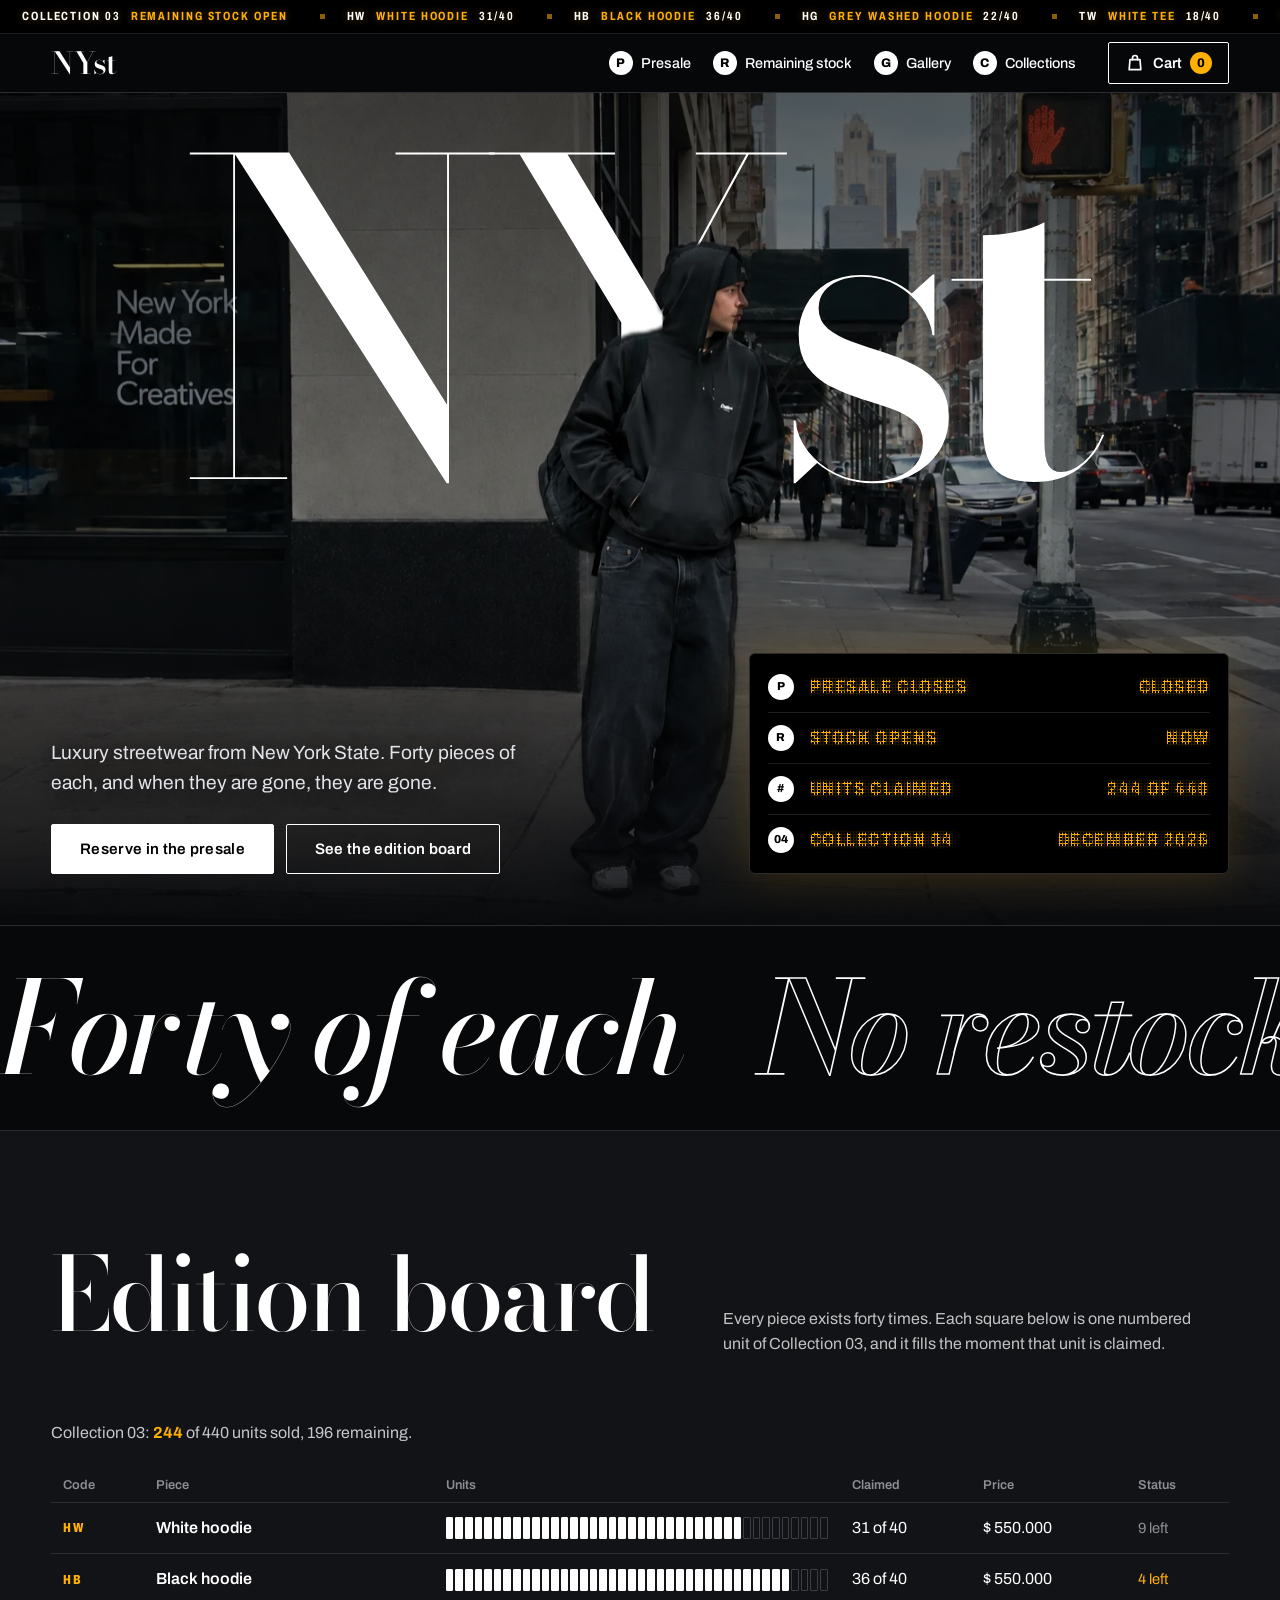
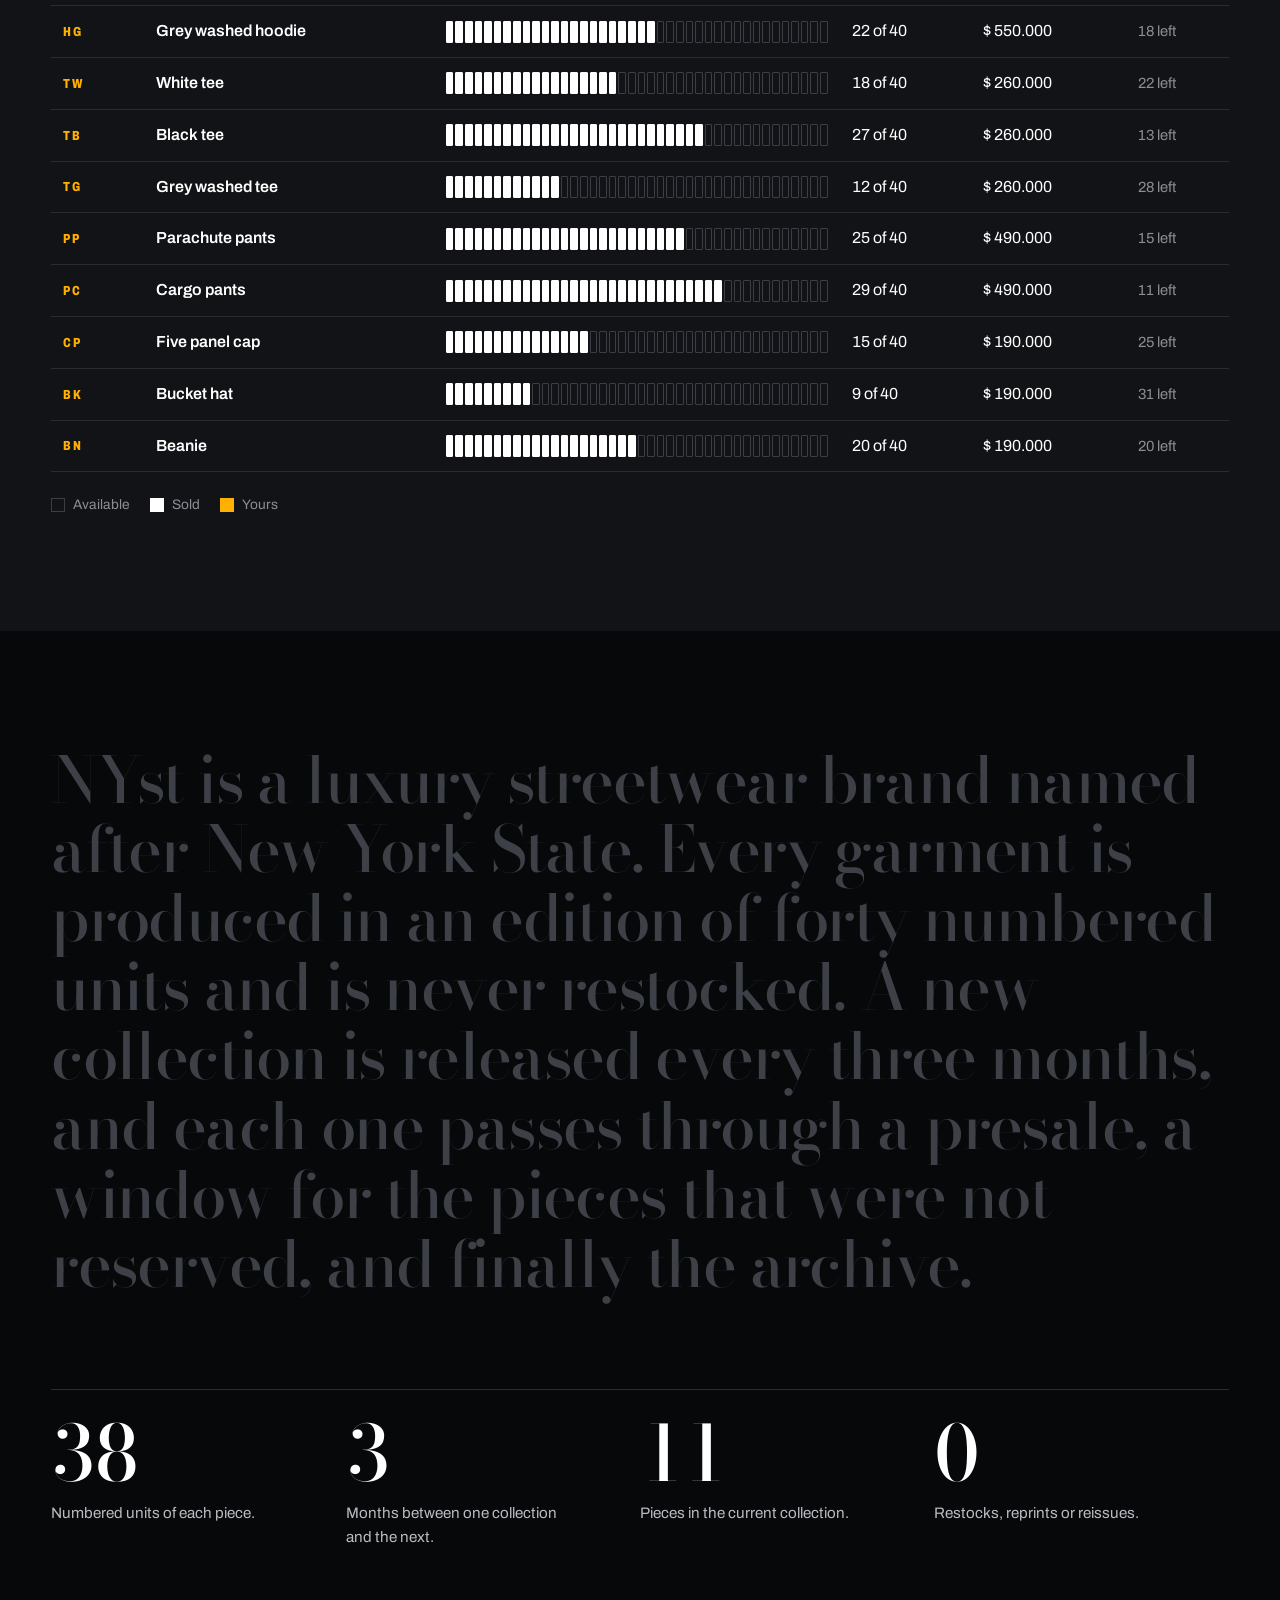
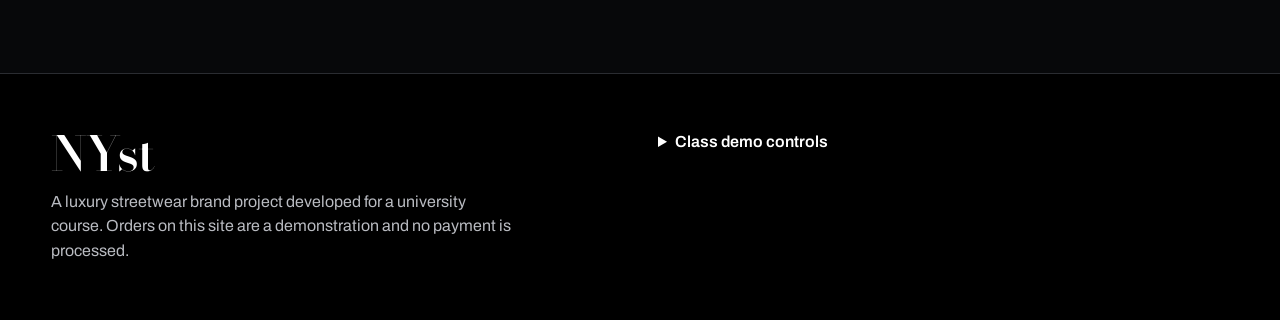
==== commit e6c2cdb9: "Add files via upload" ====
--- a/index.html
+++ b/index.html
@@ -10,6 +10,18 @@
 <link href="https://fonts.googleapis.com/css2?family=Archivo:wdth,wght@62..125,100..900&family=Bodoni+Moda:ital,opsz,wght@0,6..96,400..900;1,6..96,400..900&display=swap" rel="stylesheet">
 <link rel="icon" href="data:image/svg+xml,%3Csvg xmlns='http://www.w3.org/2000/svg' viewBox='0 0 32 32'%3E%3Crect width='32' height='32' fill='%23000'/%3E%3Ctext x='16' y='24' font-size='22' font-weight='700' text-anchor='middle' fill='%23FFB000' font-family='Georgia,serif'%3EN%3C/text%3E%3C/svg%3E">
 <link rel="stylesheet" href="styles.css">
+<style>
+.reg-dialog{width:min(560px,calc(100% - 32px));max-height:calc(100vh - 32px);margin:auto;padding:64px clamp(20px,4vw,38px) clamp(20px,4vw,38px);border:0;border-radius:var(--r);background:#fff;color:var(--ink);overflow:auto}
+.reg-dialog::backdrop{background:rgba(0,0,0,.6)}
+.reg-dialog[open]{animation:regIn .35s cubic-bezier(.2,.8,.2,1)}
+@keyframes regIn{from{opacity:0;transform:translateY(14px)}to{opacity:1;transform:none}}
+@media (prefers-reduced-motion:reduce){.reg-dialog[open]{animation:none}}
+.reg-dialog h2{margin:0 0 6px;font:500 2.3rem/1 var(--serif);letter-spacing:-.02em}
+.reg-dialog h2:focus{outline:none}
+.reg-x{position:absolute;top:14px;right:14px}
+.reg-lead{margin:0 0 20px}
+.reg-dialog .form-grid{margin-bottom:18px}
+</style>
 </head>
 <body>
 <svg width="0" height="0" style="position:absolute" aria-hidden="true" focusable="false"><defs>
@@ -148,6 +160,77 @@
 <div class="toast" id="toast" role="status" aria-live="polite"></div>
 <noscript><p style="padding:24px;background:#fff;color:#000;position:relative;z-index:10">This website needs JavaScript to run the cart and the edition board.</p></noscript>
 
+<dialog class="reg-dialog" id="registerDialog" aria-labelledby="regTitle">
+  <button class="icon-btn reg-x" type="button" id="regClose" aria-label="Close registration"><svg width="18" height="18" viewBox="0 0 24 24" fill="none" stroke="currentColor" stroke-width="2.2" stroke-linecap="round" aria-hidden="true"><path d="M5 5l14 14M19 5L5 19"/></svg></button>
+  <div id="regFormView">
+    <h2 id="regTitle">Join the list</h2>
+    <p class="note reg-lead">Register to hear about the next collection before its presale opens. This is a demonstration form for a course project: nothing you type is saved or sent anywhere.</p>
+    <form id="registerForm">
+      <div class="form-grid">
+        <div class="field full"><label for="r-name">Full name</label><input id="r-name" name="name" required autocomplete="name" autofocus></div>
+        <div class="field"><label for="r-email">Email</label><input id="r-email" name="email" type="email" required autocomplete="email"></div>
+        <div class="field"><label for="r-birth">Date of birth</label><input id="r-birth" name="birth" type="date" required autocomplete="bday"></div>
+      </div>
+      <button class="btn block" type="submit">Register</button>
+    </form>
+  </div>
+  <div id="regDoneView" hidden>
+    <h2 id="regDoneTitle"></h2>
+    <p class="note reg-lead">You are on the list.</p>
+    <button class="btn block" type="button" id="regDoneClose">Close</button>
+  </div>
+</dialog>
 <script src="app.js"></script>
+<script>
+(function () {
+  var dlg = document.getElementById('registerDialog');
+  if (!dlg || typeof dlg.showModal !== 'function') return;
+  var form = document.getElementById('registerForm');
+  var nameEl = document.getElementById('r-name'), birth = document.getElementById('r-birth');
+  var formView = document.getElementById('regFormView'), doneView = document.getElementById('regDoneView');
+  var doneTitle = document.getElementById('regDoneTitle');
+  var d = new Date();
+  birth.max = d.getFullYear() + '-' + String(d.getMonth() + 1).padStart(2, '0') + '-' + String(d.getDate()).padStart(2, '0');
+
+  function openIt() {
+    try {
+      if (sessionStorage.getItem('nyst-register') === '1') return;
+      sessionStorage.setItem('nyst-register', '1');
+    } catch (e) { /* ignore */ }
+    document.documentElement.style.overflow = 'hidden';
+    dlg.showModal();
+  }
+  dlg.addEventListener('close', function () {
+    document.documentElement.style.overflow = '';
+    form.reset();
+    formView.hidden = false;
+    doneView.hidden = true;
+  });
+  document.getElementById('regClose').addEventListener('click', function () { dlg.close(); });
+  document.getElementById('regDoneClose').addEventListener('click', function () { dlg.close(); });
+  dlg.addEventListener('click', function (e) {
+    if (e.target !== dlg) return;
+    var r = dlg.getBoundingClientRect();
+    if (e.clientX < r.left || e.clientX > r.right || e.clientY < r.top || e.clientY > r.bottom) dlg.close();
+  });
+  form.addEventListener('submit', function (e) {
+    e.preventDefault();
+    var first = (nameEl.value || '').trim().split(/\s+/)[0] || '';
+    doneTitle.textContent = 'Thank you' + (first ? ', ' + first : '') + '.';
+    form.reset();
+    formView.hidden = true;
+    doneView.hidden = false;
+    doneTitle.setAttribute('tabindex', '-1');
+    doneTitle.focus();
+  });
+
+  /* Wait for the intro curtain to leave, then show the window once per session. */
+  var tries = 0;
+  (function wait() {
+    if (!document.getElementById('intro') || tries++ > 40) setTimeout(openIt, 700);
+    else setTimeout(wait, 200);
+  })();
+})();
+</script>
 </body>
 </html>
